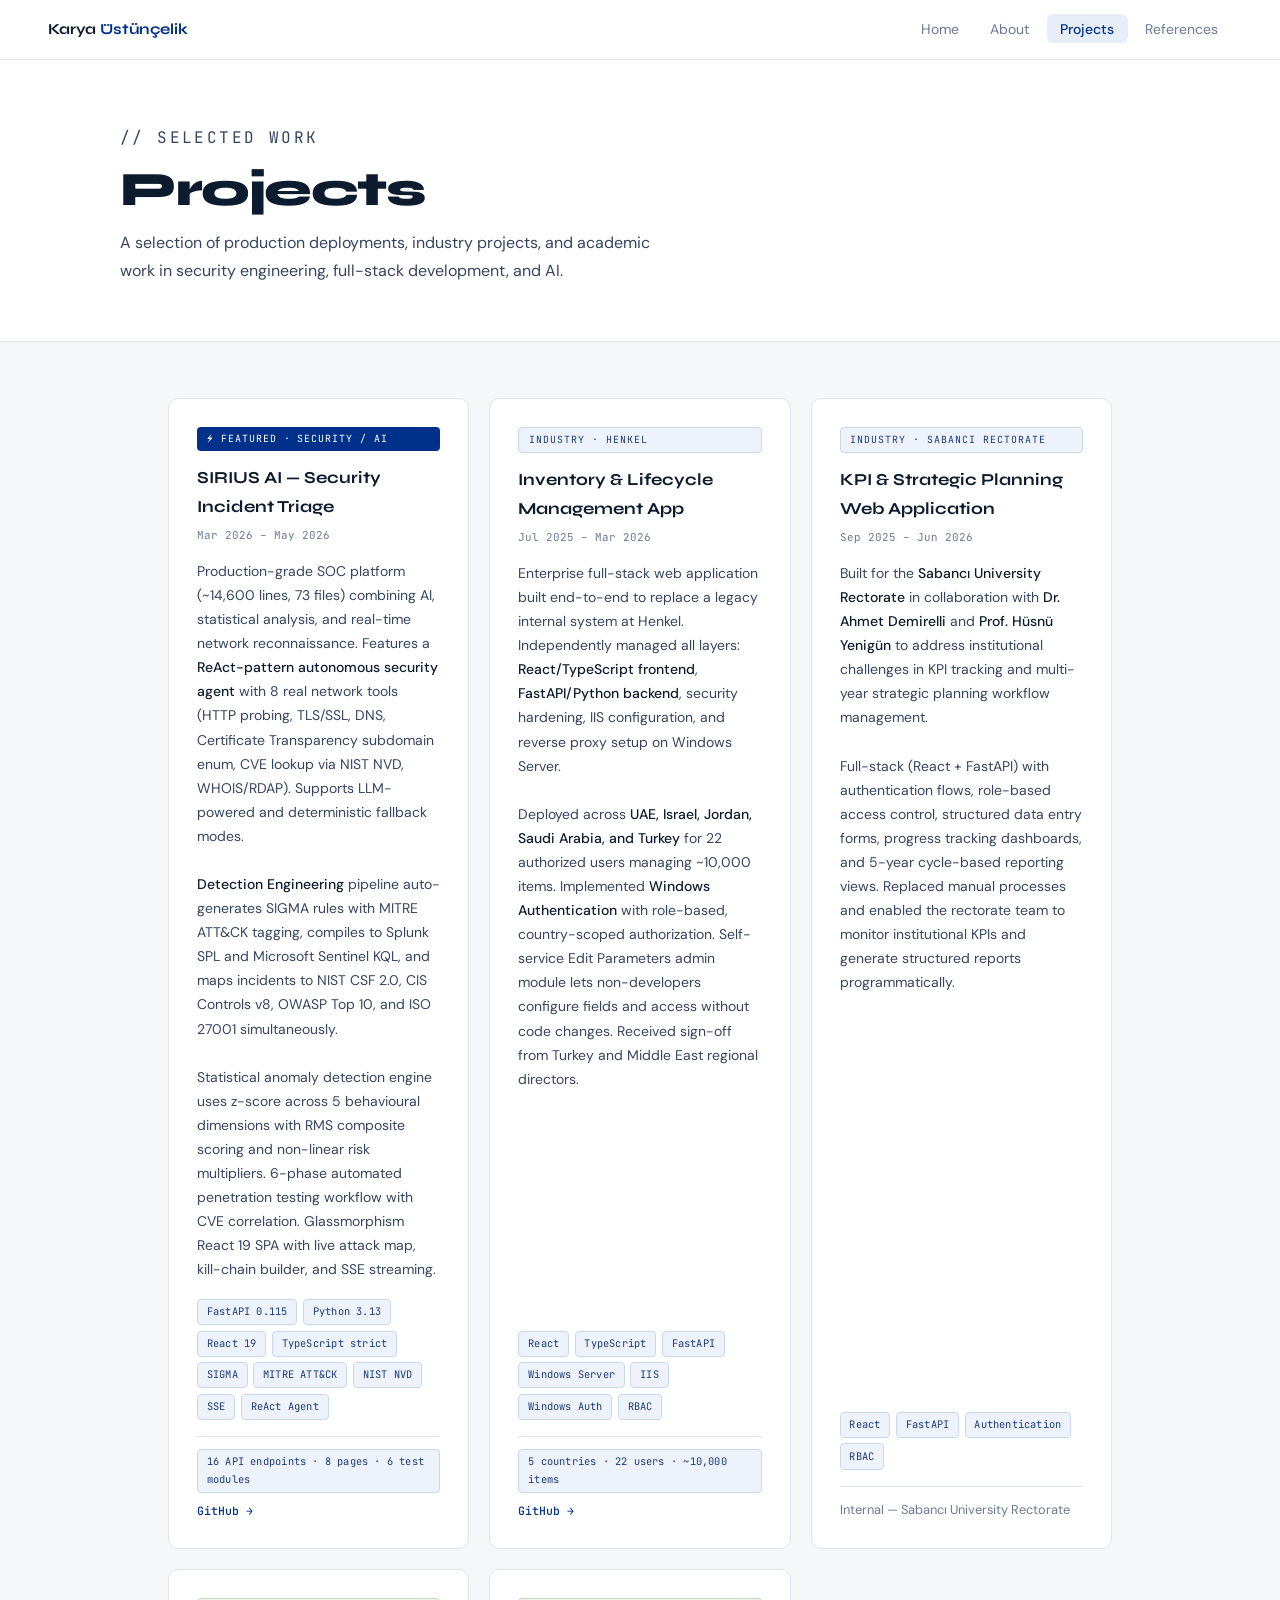
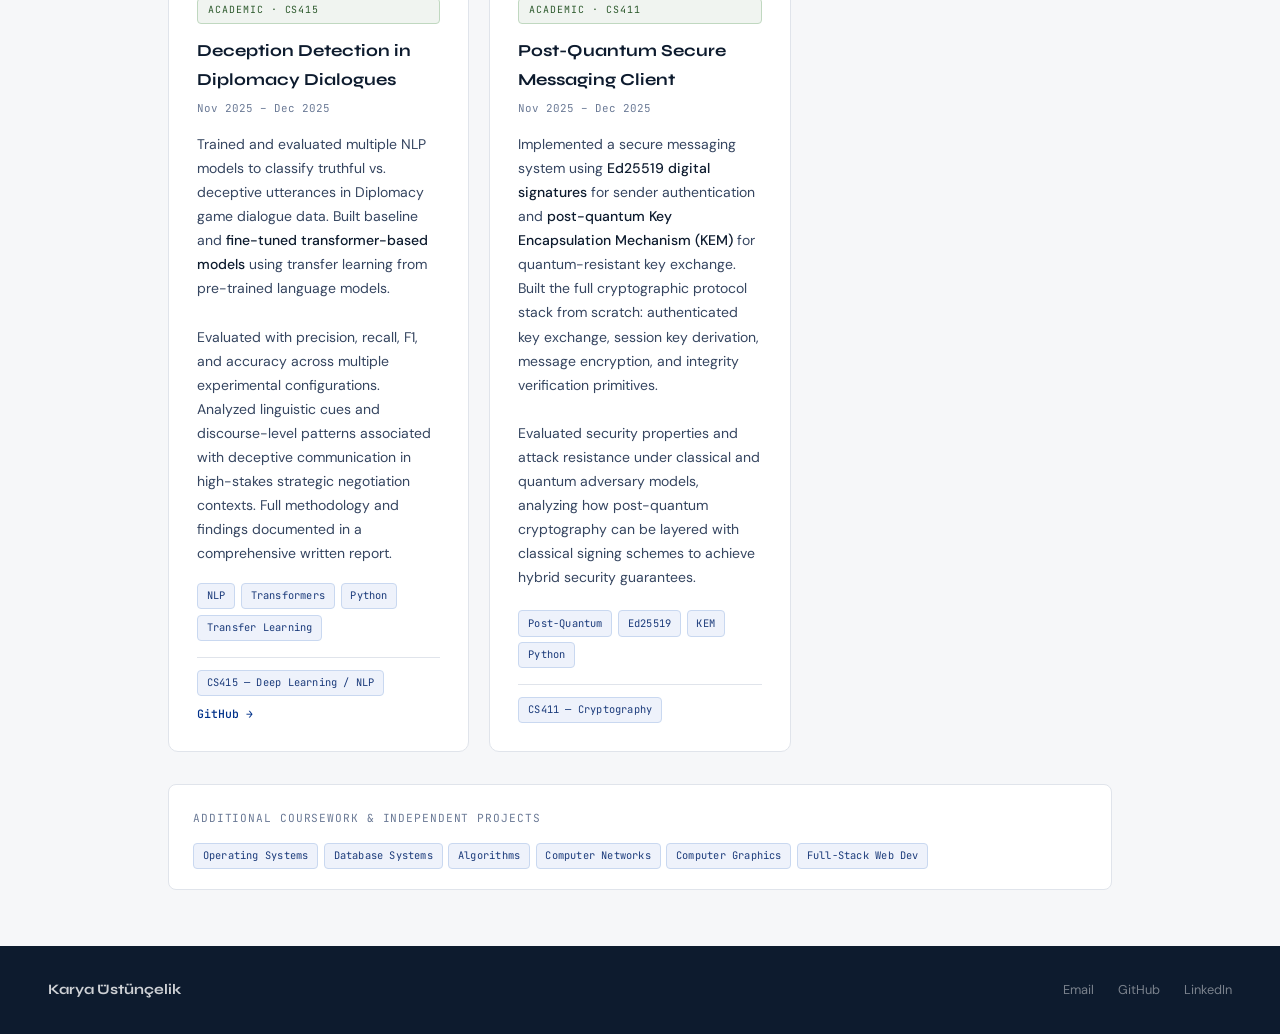
==== projects.html @ 6b74f3bf "Add files via upload" ====
<!DOCTYPE html>
<html lang="en">
<head>
<meta charset="UTF-8"/>
<meta name="viewport" content="width=device-width, initial-scale=1.0"/>
<title>Projects — Karya Üstünçelik</title>
<link rel="stylesheet" href="style.css"/>
<style>
.project-card {
  background: var(--white);
  border: 1px solid var(--border);
  border-radius: 10px;
  padding: 1.75rem;
  transition: box-shadow 0.2s, border-color 0.2s;
  display: flex; flex-direction: column;
}
.project-card:hover { border-color: #b8c9e8; box-shadow: 0 4px 20px rgba(0,49,138,0.08); }
.project-badge {
  display: inline-block;
  font-family: var(--f-mono);
  font-size: 0.62rem; letter-spacing: 0.1em;
  text-transform: uppercase;
  padding: 0.2rem 0.6rem; border-radius: 4px;
  margin-bottom: 0.85rem;
}
.badge-featured { background: var(--blue); color: #fff; }
.badge-industry { background: var(--tag-bg); color: var(--tag-text); border: 1px solid #c9d8f0; }
.badge-course   { background: #f0f4f0; color: #2d5a2d; border: 1px solid #c0d8c0; }
.project-title {
  font-family: var(--f-display);
  font-size: 1.05rem; font-weight: 700;
  color: var(--ink); margin-bottom: 0.3rem;
}
.project-date {
  font-family: var(--f-mono);
  font-size: 0.68rem; color: var(--muted);
  margin-bottom: 0.9rem;
}
.project-desc {
  font-size: 0.875rem; color: var(--ink-mid);
  line-height: 1.72; flex: 1; margin-bottom: 1.1rem;
}
.project-desc strong { color: var(--ink); font-weight: 500; }
.project-footer { display: flex; align-items: center; justify-content: space-between; margin-top: auto; padding-top: 0.75rem; border-top: 1px solid var(--border); flex-wrap: wrap; gap: 0.5rem; }
</style>
</head>
<body>

<nav>
  <a href="index.html" class="nav-brand">Karya <em>Üstünçelik</em></a>
  <ul class="nav-links">
    <li><a href="index.html">Home</a></li>
    <li><a href="about.html">About</a></li>
    <li><a href="projects.html" class="active">Projects</a></li>
    <li><a href="references.html">References</a></li>
  </ul>
</nav>

<div class="page-hero">
  <div class="page-hero-inner">
    <p class="eyebrow">// selected work</p>
    <h1>Projects</h1>
    <p>A selection of production deployments, industry projects, and academic work in security engineering, full-stack development, and AI.</p>
  </div>
</div>

<div style="padding: 3.5rem 0; background: var(--bg);">
<div class="container">

  <div class="grid-auto">

    <!-- SIRIUS AI -->
    <div class="project-card">
      <span class="project-badge badge-featured">⚡ Featured · Security / AI</span>
      <div class="project-title">SIRIUS AI — Security Incident Triage</div>
      <div class="project-date">Mar 2026 – May 2026</div>
      <p class="project-desc">
        Production-grade SOC platform (~14,600 lines, 73 files) combining AI, statistical analysis,
        and real-time network reconnaissance. Features a <strong>ReAct-pattern autonomous security agent</strong>
        with 8 real network tools (HTTP probing, TLS/SSL, DNS, Certificate Transparency subdomain enum,
        CVE lookup via NIST NVD, WHOIS/RDAP). Supports LLM-powered and deterministic fallback modes.<br/><br/>
        <strong>Detection Engineering</strong> pipeline auto-generates SIGMA rules with MITRE ATT&amp;CK tagging,
        compiles to Splunk SPL and Microsoft Sentinel KQL, and maps incidents to NIST CSF 2.0, CIS Controls v8,
        OWASP Top 10, and ISO 27001 simultaneously.<br/><br/>
        Statistical anomaly detection engine uses z-score across 5 behavioural dimensions with RMS composite
        scoring and non-linear risk multipliers. 6-phase automated penetration testing workflow with CVE correlation.
        Glassmorphism React 19 SPA with live attack map, kill-chain builder, and SSE streaming.
      </p>
      <div class="card-tags">
        <span class="tag">FastAPI 0.115</span><span class="tag">Python 3.13</span>
        <span class="tag">React 19</span><span class="tag">TypeScript strict</span>
        <span class="tag">SIGMA</span><span class="tag">MITRE ATT&amp;CK</span>
        <span class="tag">NIST NVD</span><span class="tag">SSE</span>
        <span class="tag">ReAct Agent</span>
      </div>
      <div class="project-footer">
        <span class="tag">16 API endpoints · 8 pages · 6 test modules</span>
        <a href="https://github.com/Karyaustuncelik/AI-Powered-Security-Incident-Triage-Assistant" class="link" target="_blank">GitHub →</a>
      </div>
    </div>

    <!-- Inventory App -->
    <div class="project-card">
      <span class="project-badge badge-industry">Industry · Henkel</span>
      <div class="project-title">Inventory &amp; Lifecycle Management App</div>
      <div class="project-date">Jul 2025 – Mar 2026</div>
      <p class="project-desc">
        Enterprise full-stack web application built end-to-end to replace a legacy internal system at Henkel.
        Independently managed all layers: <strong>React/TypeScript frontend</strong>,
        <strong>FastAPI/Python backend</strong>, security hardening, IIS configuration, and reverse proxy setup
        on Windows Server.<br/><br/>
        Deployed across <strong>UAE, Israel, Jordan, Saudi Arabia, and Turkey</strong> for 22 authorized users
        managing ~10,000 items. Implemented <strong>Windows Authentication</strong> with role-based,
        country-scoped authorization. Self-service Edit Parameters admin module lets non-developers configure
        fields and access without code changes. Received sign-off from Turkey and Middle East regional directors.
      </p>
      <div class="card-tags">
        <span class="tag">React</span><span class="tag">TypeScript</span>
        <span class="tag">FastAPI</span><span class="tag">Windows Server</span>
        <span class="tag">IIS</span><span class="tag">Windows Auth</span>
        <span class="tag">RBAC</span>
      </div>
      <div class="project-footer">
        <span class="tag">5 countries · 22 users · ~10,000 items</span>
        <a href="https://github.com/Karyaustuncelik/enterprise-inventory-portal" class="link" target="_blank">GitHub →</a>
      </div>
    </div>

    <!-- KPI -->
    <div class="project-card">
      <span class="project-badge badge-industry">Industry · Sabancı Rectorate</span>
      <div class="project-title">KPI &amp; Strategic Planning Web Application</div>
      <div class="project-date">Sep 2025 – Jun 2026</div>
      <p class="project-desc">
        Built for the <strong>Sabancı University Rectorate</strong> in collaboration with
        <strong>Dr. Ahmet Demirelli</strong> and <strong>Prof. Hüsnü Yenigün</strong> to address
        institutional challenges in KPI tracking and multi-year strategic planning workflow management.<br/><br/>
        Full-stack (React + FastAPI) with authentication flows, role-based access control, structured
        data entry forms, progress tracking dashboards, and 5-year cycle-based reporting views.
        Replaced manual processes and enabled the rectorate team to monitor institutional KPIs and
        generate structured reports programmatically.
      </p>
      <div class="card-tags">
        <span class="tag">React</span><span class="tag">FastAPI</span>
        <span class="tag">Authentication</span><span class="tag">RBAC</span>
      </div>
      <div class="project-footer">
        <span style="font-size:0.8rem;color:var(--muted);">Internal — Sabancı University Rectorate</span>
      </div>
    </div>

    <!-- Deception Detection -->
    <div class="project-card">
      <span class="project-badge badge-course">Academic · CS415</span>
      <div class="project-title">Deception Detection in Diplomacy Dialogues</div>
      <div class="project-date">Nov 2025 – Dec 2025</div>
      <p class="project-desc">
        Trained and evaluated multiple NLP models to classify truthful vs. deceptive utterances in
        Diplomacy game dialogue data. Built baseline and <strong>fine-tuned transformer-based models</strong>
        using transfer learning from pre-trained language models.<br/><br/>
        Evaluated with precision, recall, F1, and accuracy across multiple experimental configurations.
        Analyzed linguistic cues and discourse-level patterns associated with deceptive communication
        in high-stakes strategic negotiation contexts. Full methodology and findings documented in a
        comprehensive written report.
      </p>
      <div class="card-tags">
        <span class="tag">NLP</span><span class="tag">Transformers</span>
        <span class="tag">Python</span><span class="tag">Transfer Learning</span>
      </div>
      <div class="project-footer">
        <span class="tag">CS415 — Deep Learning / NLP</span>
        <a href="https://github.com/Karyaustuncelik/cs415-diplomacy-deception-detection" class="link" target="_blank">GitHub →</a>
      </div>
    </div>

    <!-- Post-Quantum -->
    <div class="project-card">
      <span class="project-badge badge-course">Academic · CS411</span>
      <div class="project-title">Post-Quantum Secure Messaging Client</div>
      <div class="project-date">Nov 2025 – Dec 2025</div>
      <p class="project-desc">
        Implemented a secure messaging system using <strong>Ed25519 digital signatures</strong> for
        sender authentication and <strong>post-quantum Key Encapsulation Mechanism (KEM)</strong> for
        quantum-resistant key exchange. Built the full cryptographic protocol stack from scratch:
        authenticated key exchange, session key derivation, message encryption, and integrity
        verification primitives.<br/><br/>
        Evaluated security properties and attack resistance under classical and quantum adversary models,
        analyzing how post-quantum cryptography can be layered with classical signing schemes to achieve
        hybrid security guarantees.
      </p>
      <div class="card-tags">
        <span class="tag">Post-Quantum</span><span class="tag">Ed25519</span>
        <span class="tag">KEM</span><span class="tag">Python</span>
      </div>
      <div class="project-footer">
        <span class="tag">CS411 — Cryptography</span>
      </div>
    </div>

  </div>

  <!-- Additional -->
  <div style="margin-top:2rem;padding:1.25rem 1.5rem;background:var(--white);border:1px solid var(--border);border-radius:8px;">
    <span style="font-family:var(--f-mono);font-size:0.7rem;color:var(--muted);letter-spacing:0.08em;text-transform:uppercase;">Additional coursework &amp; independent projects</span>
    <div class="card-tags" style="margin-top:0.75rem;margin-bottom:0;">
      <span class="tag">Operating Systems</span>
      <span class="tag">Database Systems</span>
      <span class="tag">Algorithms</span>
      <span class="tag">Computer Networks</span>
      <span class="tag">Computer Graphics</span>
      <span class="tag">Full-Stack Web Dev</span>
    </div>
  </div>

</div>
</div>

<footer>
  <span class="footer-name">Karya Üstünçelik</span>
  <div class="footer-links">
    <a href="mailto:karya.ustuncelik@sabanciuniv.edu">Email</a>
    <a href="https://github.com/Karyaustuncelik" target="_blank">GitHub</a>
    <a href="https://www.linkedin.com/in/karya-ustuncelik-a9627a252" target="_blank">LinkedIn</a>
  </div>
</footer>

</body>
</html>
---- style.css ----
@import url('https://fonts.googleapis.com/css2?family=Syne:wght@400;600;700;800&family=JetBrains+Mono:wght@400;500&family=DM+Sans:ital,wght@0,300;0,400;0,500;1,400&display=swap');

:root {
  --white:   #ffffff;
  --bg:      #f6f7f9;
  --surface: #ffffff;
  --border:  #e0e4eb;
  --blue:    #00318A;
  --blue-mid:#0047b3;
  --blue-lt: #e8eef8;
  --ink:     #0d1b2e;
  --ink-mid: #354560;
  --muted:   #6b7a96;
  --tag-bg:  #eef2fb;
  --tag-text:#1a3a7a;
  --f-display:'Syne',sans-serif;
  --f-mono:  'JetBrains Mono',monospace;
  --f-body:  'DM Sans',sans-serif;
}

*, *::before, *::after { box-sizing: border-box; margin: 0; padding: 0; }
html { scroll-behavior: smooth; }

body {
  background: var(--bg);
  color: var(--ink);
  font-family: var(--f-body);
  font-size: 15px;
  line-height: 1.7;
  -webkit-font-smoothing: antialiased;
}

/* ── NAV ── */
nav {
  position: sticky; top: 0; z-index: 100;
  background: rgba(255,255,255,0.95);
  border-bottom: 1px solid var(--border);
  backdrop-filter: blur(10px);
  display: flex; align-items: center; justify-content: space-between;
  padding: 0 3rem;
  height: 60px;
}
.nav-brand {
  font-family: var(--f-display);
  font-weight: 700; font-size: 0.95rem;
  color: var(--ink); text-decoration: none;
  letter-spacing: -0.01em;
}
.nav-brand em { color: var(--blue); font-style: normal; }
.nav-links { display: flex; gap: 0.25rem; list-style: none; }
.nav-links a {
  font-family: var(--f-body);
  font-size: 0.875rem; font-weight: 400;
  color: var(--muted); text-decoration: none;
  padding: 0.35rem 0.85rem;
  border-radius: 6px;
  transition: background 0.15s, color 0.15s;
}
.nav-links a:hover { background: var(--bg); color: var(--ink); }
.nav-links a.active { background: var(--blue-lt); color: var(--blue); font-weight: 500; }

/* ── CONTAINER ── */
.container { max-width: 1040px; margin: 0 auto; padding: 0 3rem; }
.container-sm { max-width: 760px; margin: 0 auto; padding: 0 3rem; }

/* ── PAGE HERO ── */
.page-hero {
  background: var(--white);
  border-bottom: 1px solid var(--border);
  padding: 4rem 3rem 3.5rem;
  max-width: 100%;
}
.page-hero-inner { max-width: 1040px; margin: 0 auto; }
.eyebrow {
  font-family: var(--f-mono);
  font-size: 0.72rem; color: var(--blue);
  letter-spacing: 0.15em; text-transform: uppercase;
  margin-bottom: 0.75rem;
}
.page-hero h1 {
  font-family: var(--f-display);
  font-size: clamp(2rem, 4vw, 3rem);
  font-weight: 800; letter-spacing: -0.03em;
  line-height: 1.08; color: var(--ink);
  margin-bottom: 0.85rem;
}
.page-hero p {
  font-size: 1rem; color: var(--ink-mid);
  max-width: 540px; line-height: 1.75;
}

/* ── SECTION ── */
.section { padding: 4rem 0; }
.section + .section { border-top: 1px solid var(--border); }
.section-label {
  font-family: var(--f-mono);
  font-size: 0.7rem; color: var(--blue);
  letter-spacing: 0.12em; text-transform: uppercase;
  margin-bottom: 0.5rem;
}
.section-title {
  font-family: var(--f-display);
  font-size: clamp(1.4rem, 3vw, 1.9rem);
  font-weight: 800; letter-spacing: -0.025em;
  color: var(--ink); margin-bottom: 2rem;
}

/* ── CARDS ── */
.card {
  background: var(--white);
  border: 1px solid var(--border);
  border-radius: 10px;
  padding: 1.5rem 1.75rem;
  transition: box-shadow 0.2s, border-color 0.2s;
}
.card:hover {
  border-color: #b8c9e8;
  box-shadow: 0 4px 16px rgba(0,49,138,0.07);
}
.card-top {
  display: flex; align-items: flex-start;
  justify-content: space-between; gap: 1rem;
  margin-bottom: 0.6rem;
}
.card-title {
  font-family: var(--f-display);
  font-size: 0.95rem; font-weight: 700;
  color: var(--ink); line-height: 1.3;
}
.card-date {
  font-family: var(--f-mono);
  font-size: 0.68rem; color: var(--muted);
  white-space: nowrap; flex-shrink: 0;
}
.card-desc {
  font-size: 0.875rem; color: var(--ink-mid);
  line-height: 1.7; margin-bottom: 1rem;
}
.card-tags { display: flex; flex-wrap: wrap; gap: 0.35rem; margin-bottom: 1rem; }
.tag {
  font-family: var(--f-mono);
  font-size: 0.65rem; padding: 0.2rem 0.55rem;
  background: var(--tag-bg); color: var(--tag-text);
  border: 1px solid #c9d8f0; border-radius: 4px;
  letter-spacing: 0.02em;
}
.tag.dark { background: var(--ink); color: #e2e8f0; border-color: var(--ink); }
.link {
  font-family: var(--f-mono);
  font-size: 0.72rem; color: var(--blue);
  text-decoration: none; font-weight: 500;
}
.link:hover { text-decoration: underline; }

/* ── BUTTONS ── */
.btn {
  display: inline-flex; align-items: center; gap: 0.5rem;
  padding: 0.65rem 1.5rem;
  border-radius: 7px;
  font-family: var(--f-body);
  font-size: 0.875rem; font-weight: 500;
  text-decoration: none; cursor: pointer;
  transition: all 0.18s;
  border: 1.5px solid transparent;
}
.btn-primary { background: var(--blue); color: #fff; border-color: var(--blue); }
.btn-primary:hover { background: #00277a; border-color: #00277a; }
.btn-outline { background: transparent; color: var(--blue); border-color: var(--blue); }
.btn-outline:hover { background: var(--blue-lt); }

/* ── GRID ── */
.grid-2 { display: grid; grid-template-columns: 1fr 1fr; gap: 1.25rem; }
.grid-3 { display: grid; grid-template-columns: repeat(3, 1fr); gap: 1.25rem; }
.grid-auto { display: grid; grid-template-columns: repeat(auto-fill, minmax(300px, 1fr)); gap: 1.25rem; }

/* ── STAT ── */
.stat-grid { display: grid; grid-template-columns: repeat(4, 1fr); gap: 1rem; margin-bottom: 2rem; }
.stat {
  background: var(--white);
  border: 1px solid var(--border);
  border-radius: 10px; padding: 1.25rem 1.4rem;
  text-align: center;
}
.stat-num {
  font-family: var(--f-display);
  font-size: 2rem; font-weight: 800;
  color: var(--blue); line-height: 1; margin-bottom: 0.3rem;
}
.stat-label {
  font-family: var(--f-mono);
  font-size: 0.68rem; color: var(--muted);
  letter-spacing: 0.04em;
}

/* ── FOOTER ── */
footer {
  background: var(--ink);
  color: rgba(255,255,255,0.55);
  padding: 2rem 3rem;
  display: flex; align-items: center;
  justify-content: space-between; flex-wrap: wrap; gap: 1rem;
}
.footer-name {
  font-family: var(--f-display);
  font-weight: 700; font-size: 0.9rem;
  color: rgba(255,255,255,0.8);
}
.footer-links { display: flex; gap: 1.5rem; }
.footer-links a {
  font-size: 0.8rem; color: rgba(255,255,255,0.45);
  text-decoration: none; transition: color 0.2s;
}
.footer-links a:hover { color: #fff; }

/* ── DIVIDER ── */
hr { border: none; border-top: 1px solid var(--border); margin: 0; }

/* ── RESPONSIVE ── */
@media (max-width: 768px) {
  nav { padding: 0 1.25rem; }
  .container, .container-sm { padding: 0 1.25rem; }
  .page-hero { padding: 2.5rem 1.25rem 2rem; }
  .grid-2, .grid-3, .stat-grid { grid-template-columns: 1fr; }
  footer { padding: 1.5rem 1.25rem; }
}
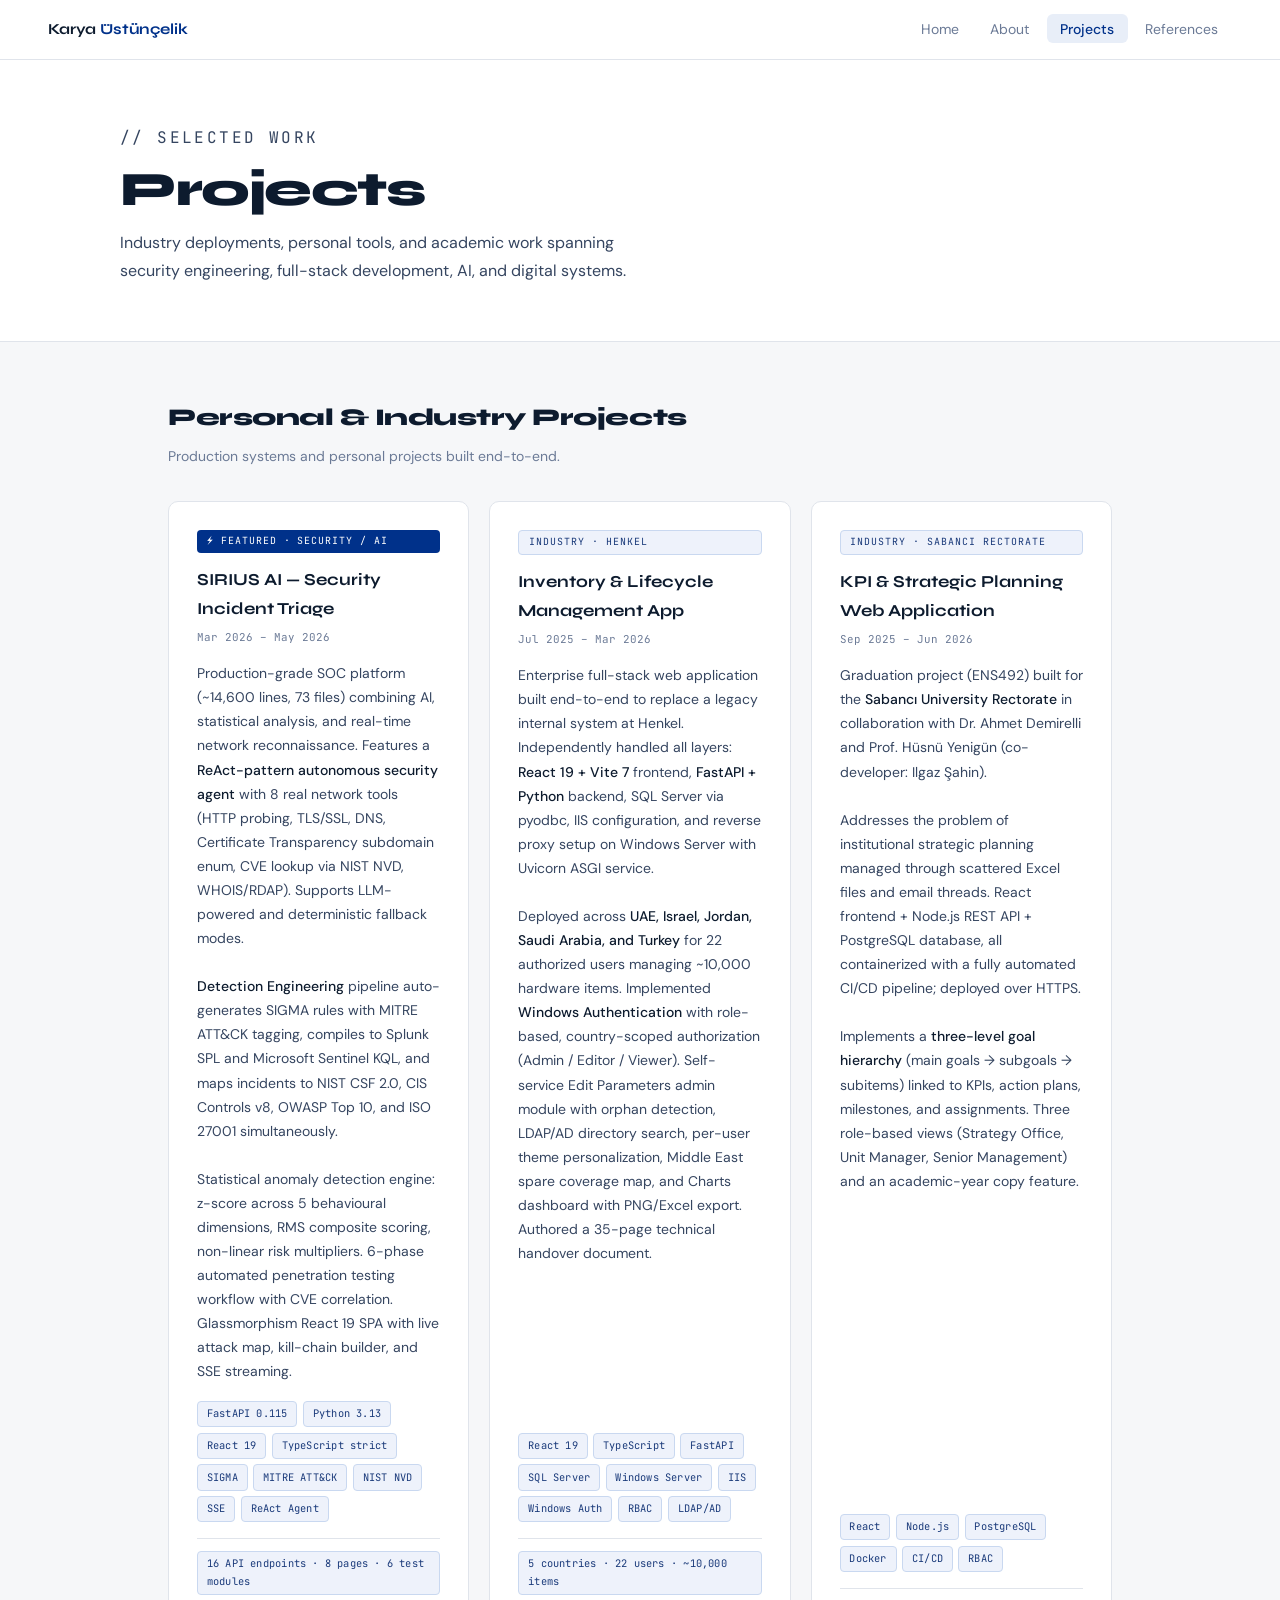
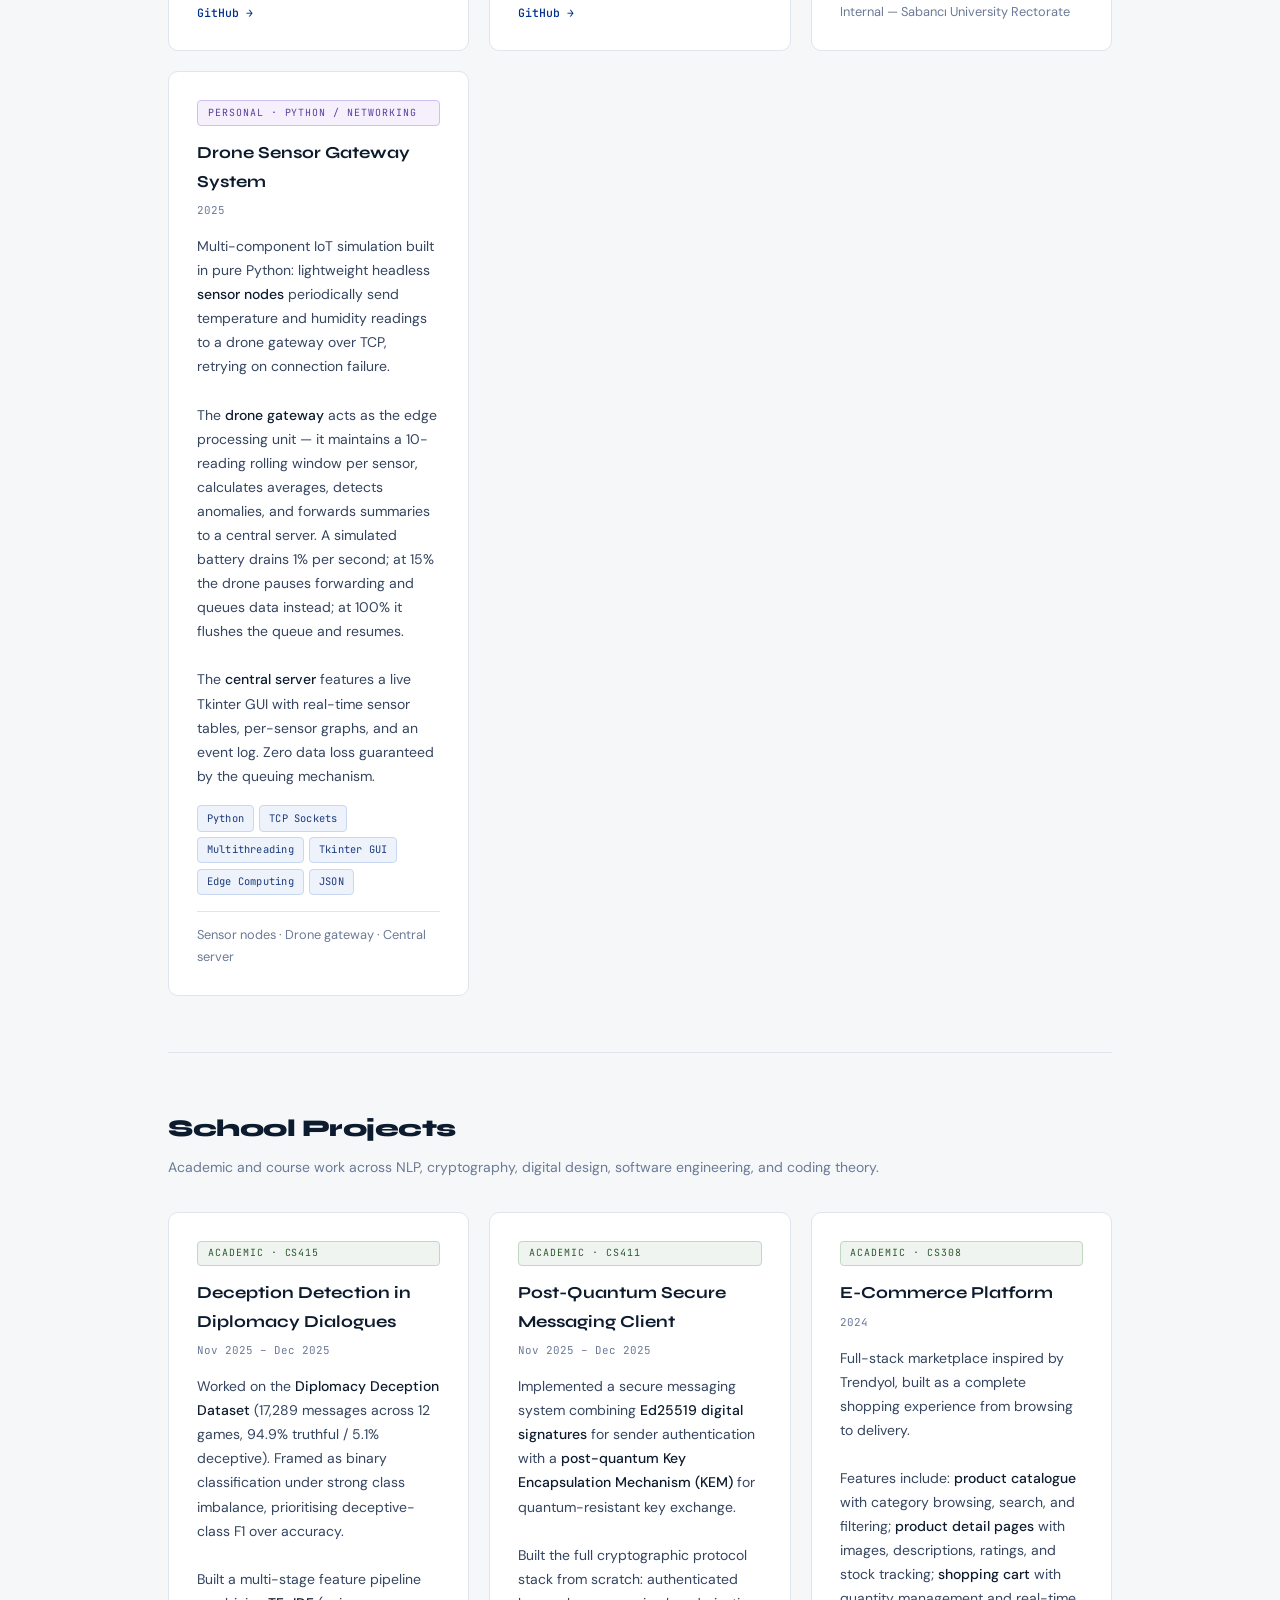
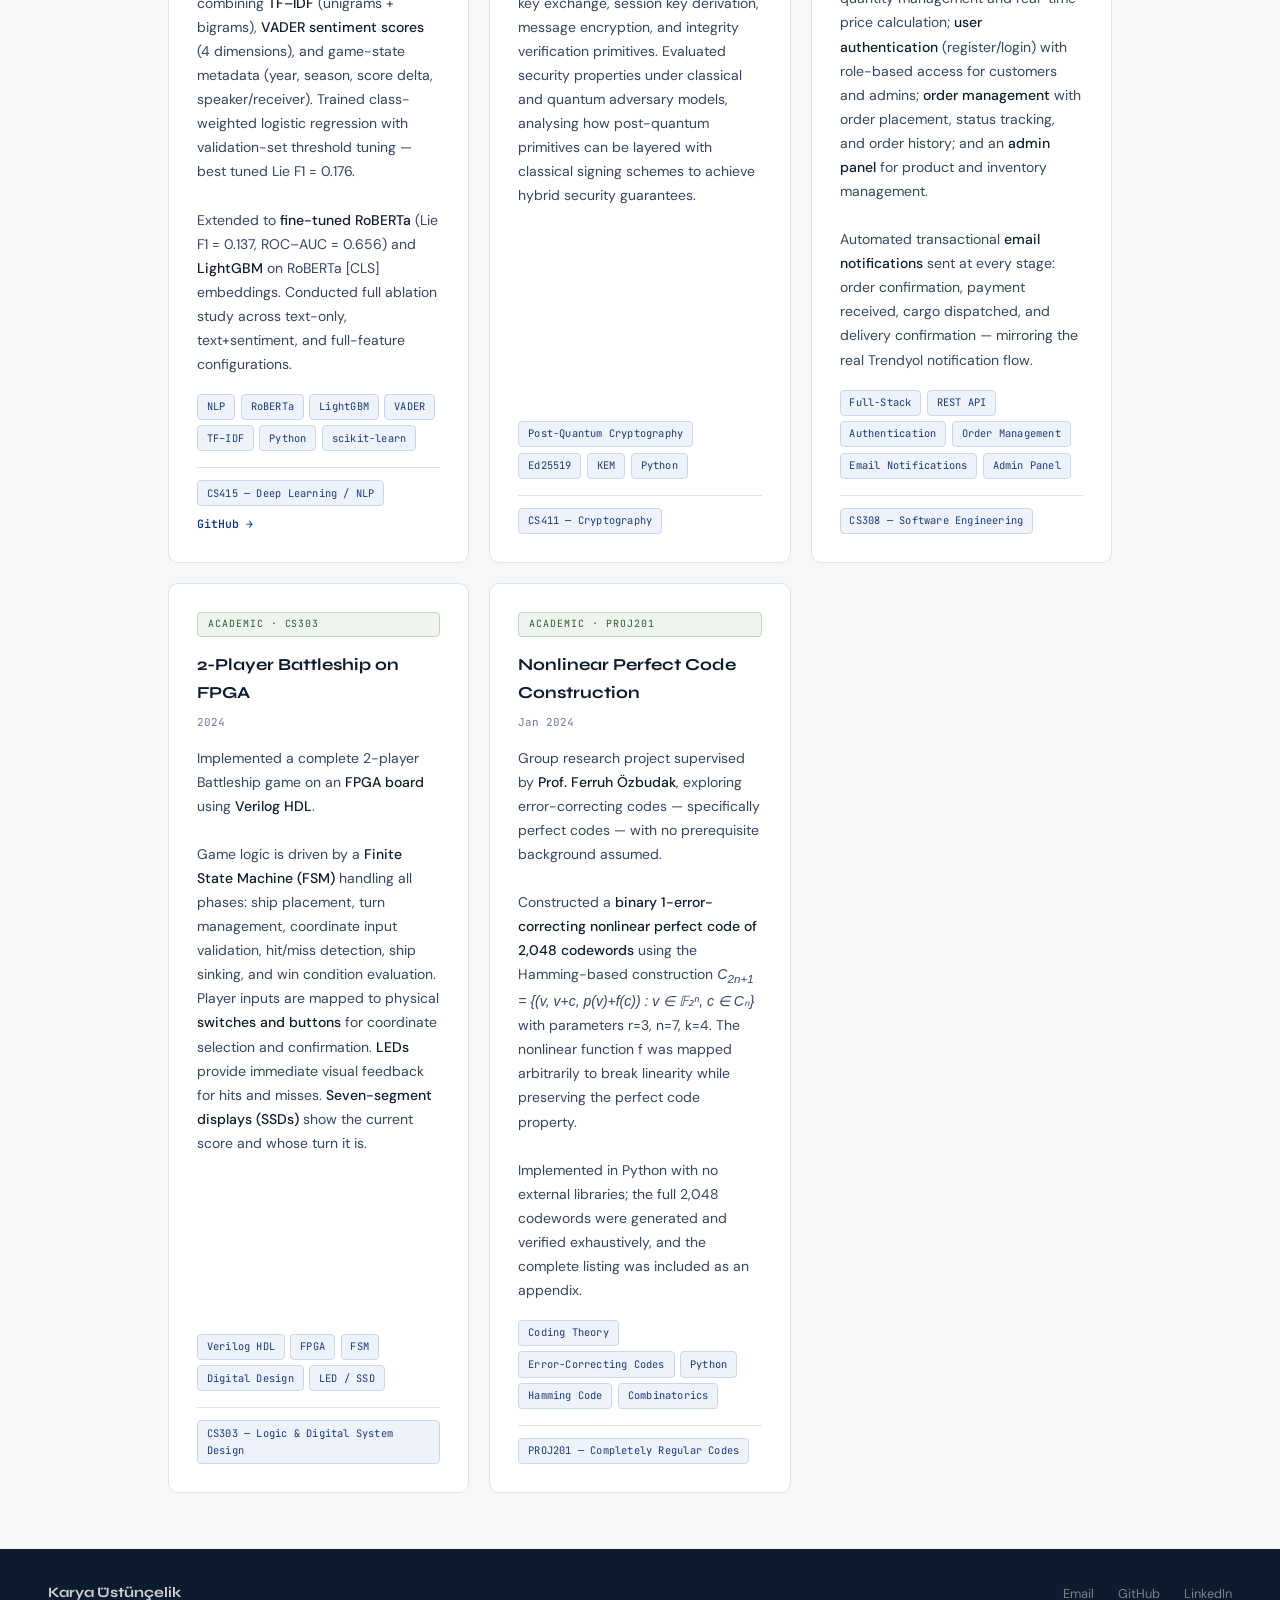
==== commit 89094815: "Add files via upload" ====
--- a/projects.html
+++ b/projects.html
@@ -26,6 +26,7 @@
 .badge-featured { background: var(--blue); color: #fff; }
 .badge-industry { background: var(--tag-bg); color: var(--tag-text); border: 1px solid #c9d8f0; }
 .badge-course   { background: #f0f4f0; color: #2d5a2d; border: 1px solid #c0d8c0; }
+.badge-personal { background: #f5f0fb; color: #5b3fa0; border: 1px solid #d0c0f0; }
 .project-title {
   font-family: var(--f-display);
   font-size: 1.05rem; font-weight: 700;
@@ -41,7 +42,26 @@
   line-height: 1.72; flex: 1; margin-bottom: 1.1rem;
 }
 .project-desc strong { color: var(--ink); font-weight: 500; }
-.project-footer { display: flex; align-items: center; justify-content: space-between; margin-top: auto; padding-top: 0.75rem; border-top: 1px solid var(--border); flex-wrap: wrap; gap: 0.5rem; }
+.project-footer {
+  display: flex; align-items: center; justify-content: space-between;
+  margin-top: auto; padding-top: 0.75rem;
+  border-top: 1px solid var(--border); flex-wrap: wrap; gap: 0.5rem;
+}
+.section-group-label {
+  font-family: var(--f-display);
+  font-size: 1.5rem; font-weight: 800;
+  letter-spacing: -0.02em;
+  color: var(--ink);
+  margin-bottom: 0.35rem;
+}
+.section-group-sub {
+  font-size: 0.875rem; color: var(--muted);
+  margin-bottom: 2rem;
+}
+.section-divider-line {
+  border: none; border-top: 1px solid var(--border);
+  margin: 3.5rem 0;
+}
 </style>
 </head>
 <body>
@@ -60,12 +80,16 @@
   <div class="page-hero-inner">
     <p class="eyebrow">// selected work</p>
     <h1>Projects</h1>
-    <p>A selection of production deployments, industry projects, and academic work in security engineering, full-stack development, and AI.</p>
+    <p>Industry deployments, personal tools, and academic work spanning security engineering, full-stack development, AI, and digital systems.</p>
   </div>
 </div>
 
 <div style="padding: 3.5rem 0; background: var(--bg);">
 <div class="container">
+
+  <!-- ══ PERSONAL & INDUSTRY PROJECTS ══ -->
+  <div class="section-group-label">Personal &amp; Industry Projects</div>
+  <p class="section-group-sub">Production systems and personal projects built end-to-end.</p>
 
   <div class="grid-auto">
 
@@ -82,9 +106,9 @@
         <strong>Detection Engineering</strong> pipeline auto-generates SIGMA rules with MITRE ATT&amp;CK tagging,
         compiles to Splunk SPL and Microsoft Sentinel KQL, and maps incidents to NIST CSF 2.0, CIS Controls v8,
         OWASP Top 10, and ISO 27001 simultaneously.<br/><br/>
-        Statistical anomaly detection engine uses z-score across 5 behavioural dimensions with RMS composite
-        scoring and non-linear risk multipliers. 6-phase automated penetration testing workflow with CVE correlation.
-        Glassmorphism React 19 SPA with live attack map, kill-chain builder, and SSE streaming.
+        Statistical anomaly detection engine: z-score across 5 behavioural dimensions, RMS composite
+        scoring, non-linear risk multipliers. 6-phase automated penetration testing workflow with CVE
+        correlation. Glassmorphism React 19 SPA with live attack map, kill-chain builder, and SSE streaming.
       </p>
       <div class="card-tags">
         <span class="tag">FastAPI 0.115</span><span class="tag">Python 3.13</span>
@@ -106,19 +130,20 @@
       <div class="project-date">Jul 2025 – Mar 2026</div>
       <p class="project-desc">
         Enterprise full-stack web application built end-to-end to replace a legacy internal system at Henkel.
-        Independently managed all layers: <strong>React/TypeScript frontend</strong>,
-        <strong>FastAPI/Python backend</strong>, security hardening, IIS configuration, and reverse proxy setup
-        on Windows Server.<br/><br/>
+        Independently handled all layers: <strong>React 19 + Vite 7</strong> frontend,
+        <strong>FastAPI + Python</strong> backend, SQL Server via pyodbc, IIS configuration,
+        and reverse proxy setup on Windows Server with Uvicorn ASGI service.<br/><br/>
         Deployed across <strong>UAE, Israel, Jordan, Saudi Arabia, and Turkey</strong> for 22 authorized users
-        managing ~10,000 items. Implemented <strong>Windows Authentication</strong> with role-based,
-        country-scoped authorization. Self-service Edit Parameters admin module lets non-developers configure
-        fields and access without code changes. Received sign-off from Turkey and Middle East regional directors.
-      </p>
-      <div class="card-tags">
-        <span class="tag">React</span><span class="tag">TypeScript</span>
-        <span class="tag">FastAPI</span><span class="tag">Windows Server</span>
-        <span class="tag">IIS</span><span class="tag">Windows Auth</span>
-        <span class="tag">RBAC</span>
+        managing ~10,000 hardware items. Implemented <strong>Windows Authentication</strong> with role-based,
+        country-scoped authorization (Admin / Editor / Viewer). Self-service Edit Parameters admin module
+        with orphan detection, LDAP/AD directory search, per-user theme personalization, Middle East spare
+        coverage map, and Charts dashboard with PNG/Excel export. Authored a 35-page technical handover document.
+      </p>
+      <div class="card-tags">
+        <span class="tag">React 19</span><span class="tag">TypeScript</span>
+        <span class="tag">FastAPI</span><span class="tag">SQL Server</span>
+        <span class="tag">Windows Server</span><span class="tag">IIS</span>
+        <span class="tag">Windows Auth</span><span class="tag">RBAC</span><span class="tag">LDAP/AD</span>
       </div>
       <div class="project-footer">
         <span class="tag">5 countries · 22 users · ~10,000 items</span>
@@ -132,22 +157,60 @@
       <div class="project-title">KPI &amp; Strategic Planning Web Application</div>
       <div class="project-date">Sep 2025 – Jun 2026</div>
       <p class="project-desc">
-        Built for the <strong>Sabancı University Rectorate</strong> in collaboration with
-        <strong>Dr. Ahmet Demirelli</strong> and <strong>Prof. Hüsnü Yenigün</strong> to address
-        institutional challenges in KPI tracking and multi-year strategic planning workflow management.<br/><br/>
-        Full-stack (React + FastAPI) with authentication flows, role-based access control, structured
-        data entry forms, progress tracking dashboards, and 5-year cycle-based reporting views.
-        Replaced manual processes and enabled the rectorate team to monitor institutional KPIs and
-        generate structured reports programmatically.
-      </p>
-      <div class="card-tags">
-        <span class="tag">React</span><span class="tag">FastAPI</span>
-        <span class="tag">Authentication</span><span class="tag">RBAC</span>
+        Graduation project (ENS492) built for the <strong>Sabancı University Rectorate</strong> in
+        collaboration with Dr. Ahmet Demirelli and Prof. Hüsnü Yenigün (co-developer: Ilgaz Şahin).<br/><br/>
+        Addresses the problem of institutional strategic planning managed through scattered Excel files
+        and email threads. React frontend + Node.js REST API + PostgreSQL database, all containerized
+        with a fully automated CI/CD pipeline; deployed over HTTPS.<br/><br/>
+        Implements a <strong>three-level goal hierarchy</strong> (main goals → subgoals → subitems)
+        linked to KPIs, action plans, milestones, and assignments. Three role-based views
+        (Strategy Office, Unit Manager, Senior Management) and an academic-year copy feature.
+      </p>
+      <div class="card-tags">
+        <span class="tag">React</span><span class="tag">Node.js</span>
+        <span class="tag">PostgreSQL</span><span class="tag">Docker</span>
+        <span class="tag">CI/CD</span><span class="tag">RBAC</span>
       </div>
       <div class="project-footer">
         <span style="font-size:0.8rem;color:var(--muted);">Internal — Sabancı University Rectorate</span>
       </div>
     </div>
+
+    <!-- Drone -->
+    <div class="project-card">
+      <span class="project-badge badge-personal">Personal · Python / Networking</span>
+      <div class="project-title">Drone Sensor Gateway System</div>
+      <div class="project-date">2025</div>
+      <p class="project-desc">
+        Multi-component IoT simulation built in pure Python: lightweight headless
+        <strong>sensor nodes</strong> periodically send temperature and humidity readings to a
+        drone gateway over TCP, retrying on connection failure.<br/><br/>
+        The <strong>drone gateway</strong> acts as the edge processing unit — it maintains a
+        10-reading rolling window per sensor, calculates averages, detects anomalies, and forwards
+        summaries to a central server. A simulated battery drains 1% per second; at 15% the drone
+        pauses forwarding and queues data instead; at 100% it flushes the queue and resumes.<br/><br/>
+        The <strong>central server</strong> features a live Tkinter GUI with real-time sensor tables,
+        per-sensor graphs, and an event log. Zero data loss guaranteed by the queuing mechanism.
+      </p>
+      <div class="card-tags">
+        <span class="tag">Python</span><span class="tag">TCP Sockets</span>
+        <span class="tag">Multithreading</span><span class="tag">Tkinter GUI</span>
+        <span class="tag">Edge Computing</span><span class="tag">JSON</span>
+      </div>
+      <div class="project-footer">
+        <span style="font-size:0.8rem;color:var(--muted);">Sensor nodes · Drone gateway · Central server</span>
+      </div>
+    </div>
+
+  </div>
+
+  <hr class="section-divider-line"/>
+
+  <!-- ══ SCHOOL PROJECTS ══ -->
+  <div class="section-group-label">School Projects</div>
+  <p class="section-group-sub">Academic and course work across NLP, cryptography, digital design, software engineering, and coding theory.</p>
+
+  <div class="grid-auto">
 
     <!-- Deception Detection -->
     <div class="project-card">
@@ -155,17 +218,22 @@
       <div class="project-title">Deception Detection in Diplomacy Dialogues</div>
       <div class="project-date">Nov 2025 – Dec 2025</div>
       <p class="project-desc">
-        Trained and evaluated multiple NLP models to classify truthful vs. deceptive utterances in
-        Diplomacy game dialogue data. Built baseline and <strong>fine-tuned transformer-based models</strong>
-        using transfer learning from pre-trained language models.<br/><br/>
-        Evaluated with precision, recall, F1, and accuracy across multiple experimental configurations.
-        Analyzed linguistic cues and discourse-level patterns associated with deceptive communication
-        in high-stakes strategic negotiation contexts. Full methodology and findings documented in a
-        comprehensive written report.
-      </p>
-      <div class="card-tags">
-        <span class="tag">NLP</span><span class="tag">Transformers</span>
-        <span class="tag">Python</span><span class="tag">Transfer Learning</span>
+        Worked on the <strong>Diplomacy Deception Dataset</strong> (17,289 messages across 12 games,
+        94.9% truthful / 5.1% deceptive). Framed as binary classification under strong class imbalance,
+        prioritising deceptive-class F1 over accuracy.<br/><br/>
+        Built a multi-stage feature pipeline combining <strong>TF–IDF</strong> (unigrams + bigrams),
+        <strong>VADER sentiment scores</strong> (4 dimensions), and game-state metadata (year, season,
+        score delta, speaker/receiver). Trained class-weighted logistic regression with validation-set
+        threshold tuning — best tuned Lie F1 = 0.176.<br/><br/>
+        Extended to <strong>fine-tuned RoBERTa</strong> (Lie F1 = 0.137, ROC–AUC = 0.656) and
+        <strong>LightGBM</strong> on RoBERTa [CLS] embeddings. Conducted full ablation study across
+        text-only, text+sentiment, and full-feature configurations.
+      </p>
+      <div class="card-tags">
+        <span class="tag">NLP</span><span class="tag">RoBERTa</span>
+        <span class="tag">LightGBM</span><span class="tag">VADER</span>
+        <span class="tag">TF–IDF</span><span class="tag">Python</span>
+        <span class="tag">scikit-learn</span>
       </div>
       <div class="project-footer">
         <span class="tag">CS415 — Deep Learning / NLP</span>
@@ -179,17 +247,17 @@
       <div class="project-title">Post-Quantum Secure Messaging Client</div>
       <div class="project-date">Nov 2025 – Dec 2025</div>
       <p class="project-desc">
-        Implemented a secure messaging system using <strong>Ed25519 digital signatures</strong> for
-        sender authentication and <strong>post-quantum Key Encapsulation Mechanism (KEM)</strong> for
-        quantum-resistant key exchange. Built the full cryptographic protocol stack from scratch:
-        authenticated key exchange, session key derivation, message encryption, and integrity
-        verification primitives.<br/><br/>
-        Evaluated security properties and attack resistance under classical and quantum adversary models,
-        analyzing how post-quantum cryptography can be layered with classical signing schemes to achieve
+        Implemented a secure messaging system combining <strong>Ed25519 digital signatures</strong>
+        for sender authentication with a <strong>post-quantum Key Encapsulation Mechanism (KEM)</strong>
+        for quantum-resistant key exchange.<br/><br/>
+        Built the full cryptographic protocol stack from scratch: authenticated key exchange,
+        session key derivation, message encryption, and integrity verification primitives.
+        Evaluated security properties under classical and quantum adversary models, analysing
+        how post-quantum primitives can be layered with classical signing schemes to achieve
         hybrid security guarantees.
       </p>
       <div class="card-tags">
-        <span class="tag">Post-Quantum</span><span class="tag">Ed25519</span>
+        <span class="tag">Post-Quantum Cryptography</span><span class="tag">Ed25519</span>
         <span class="tag">KEM</span><span class="tag">Python</span>
       </div>
       <div class="project-footer">
@@ -197,19 +265,86 @@
       </div>
     </div>
 
-  </div>
-
-  <!-- Additional -->
-  <div style="margin-top:2rem;padding:1.25rem 1.5rem;background:var(--white);border:1px solid var(--border);border-radius:8px;">
-    <span style="font-family:var(--f-mono);font-size:0.7rem;color:var(--muted);letter-spacing:0.08em;text-transform:uppercase;">Additional coursework &amp; independent projects</span>
-    <div class="card-tags" style="margin-top:0.75rem;margin-bottom:0;">
-      <span class="tag">Operating Systems</span>
-      <span class="tag">Database Systems</span>
-      <span class="tag">Algorithms</span>
-      <span class="tag">Computer Networks</span>
-      <span class="tag">Computer Graphics</span>
-      <span class="tag">Full-Stack Web Dev</span>
-    </div>
+    <!-- CS308 E-Commerce -->
+    <div class="project-card">
+      <span class="project-badge badge-course">Academic · CS308</span>
+      <div class="project-title">E-Commerce Platform</div>
+      <div class="project-date">2024</div>
+      <p class="project-desc">
+        Full-stack marketplace inspired by Trendyol, built as a complete shopping experience
+        from browsing to delivery.<br/><br/>
+        Features include: <strong>product catalogue</strong> with category browsing, search, and
+        filtering; <strong>product detail pages</strong> with images, descriptions, ratings, and
+        stock tracking; <strong>shopping cart</strong> with quantity management and real-time
+        price calculation; <strong>user authentication</strong> (register/login) with role-based
+        access for customers and admins; <strong>order management</strong> with order placement,
+        status tracking, and order history; and an <strong>admin panel</strong> for product and
+        inventory management.<br/><br/>
+        Automated transactional <strong>email notifications</strong> sent at every stage: order
+        confirmation, payment received, cargo dispatched, and delivery confirmation — mirroring
+        the real Trendyol notification flow.
+      </p>
+      <div class="card-tags">
+        <span class="tag">Full-Stack</span><span class="tag">REST API</span>
+        <span class="tag">Authentication</span><span class="tag">Order Management</span>
+        <span class="tag">Email Notifications</span><span class="tag">Admin Panel</span>
+      </div>
+      <div class="project-footer">
+        <span class="tag">CS308 — Software Engineering</span>
+      </div>
+    </div>
+
+    <!-- Battleship FPGA -->
+    <div class="project-card">
+      <span class="project-badge badge-course">Academic · CS303</span>
+      <div class="project-title">2-Player Battleship on FPGA</div>
+      <div class="project-date">2024</div>
+      <p class="project-desc">
+        Implemented a complete 2-player Battleship game on an <strong>FPGA board</strong> using
+        <strong>Verilog HDL</strong>.<br/><br/>
+        Game logic is driven by a <strong>Finite State Machine (FSM)</strong> handling all phases:
+        ship placement, turn management, coordinate input validation, hit/miss detection, ship sinking,
+        and win condition evaluation. Player inputs are mapped to physical <strong>switches and buttons</strong>
+        for coordinate selection and confirmation. <strong>LEDs</strong> provide immediate visual
+        feedback for hits and misses. <strong>Seven-segment displays (SSDs)</strong> show the current
+        score and whose turn it is.
+      </p>
+      <div class="card-tags">
+        <span class="tag">Verilog HDL</span><span class="tag">FPGA</span>
+        <span class="tag">FSM</span><span class="tag">Digital Design</span>
+        <span class="tag">LED / SSD</span>
+      </div>
+      <div class="project-footer">
+        <span class="tag">CS303 — Logic &amp; Digital System Design</span>
+      </div>
+    </div>
+
+    <!-- Perfect Codes -->
+    <div class="project-card">
+      <span class="project-badge badge-course">Academic · PROJ201</span>
+      <div class="project-title">Nonlinear Perfect Code Construction</div>
+      <div class="project-date">Jan 2024</div>
+      <p class="project-desc">
+        Group research project supervised by <strong>Prof. Ferruh Özbudak</strong>, exploring
+        error-correcting codes — specifically perfect codes — with no prerequisite background assumed.<br/><br/>
+        Constructed a <strong>binary 1-error-correcting nonlinear perfect code of 2,048 codewords</strong>
+        using the Hamming-based construction
+        <em>C<sub>2n+1</sub> = {(v, v+c, p(v)+f(c)) : v ∈ 𝔽₂ⁿ, c ∈ Cₙ}</em>
+        with parameters r=3, n=7, k=4. The nonlinear function f was mapped arbitrarily to break
+        linearity while preserving the perfect code property.<br/><br/>
+        Implemented in Python with no external libraries; the full 2,048 codewords were generated
+        and verified exhaustively, and the complete listing was included as an appendix.
+      </p>
+      <div class="card-tags">
+        <span class="tag">Coding Theory</span><span class="tag">Error-Correcting Codes</span>
+        <span class="tag">Python</span><span class="tag">Hamming Code</span>
+        <span class="tag">Combinatorics</span>
+      </div>
+      <div class="project-footer">
+        <span class="tag">PROJ201 — Completely Regular Codes</span>
+      </div>
+    </div>
+
   </div>
 
 </div>
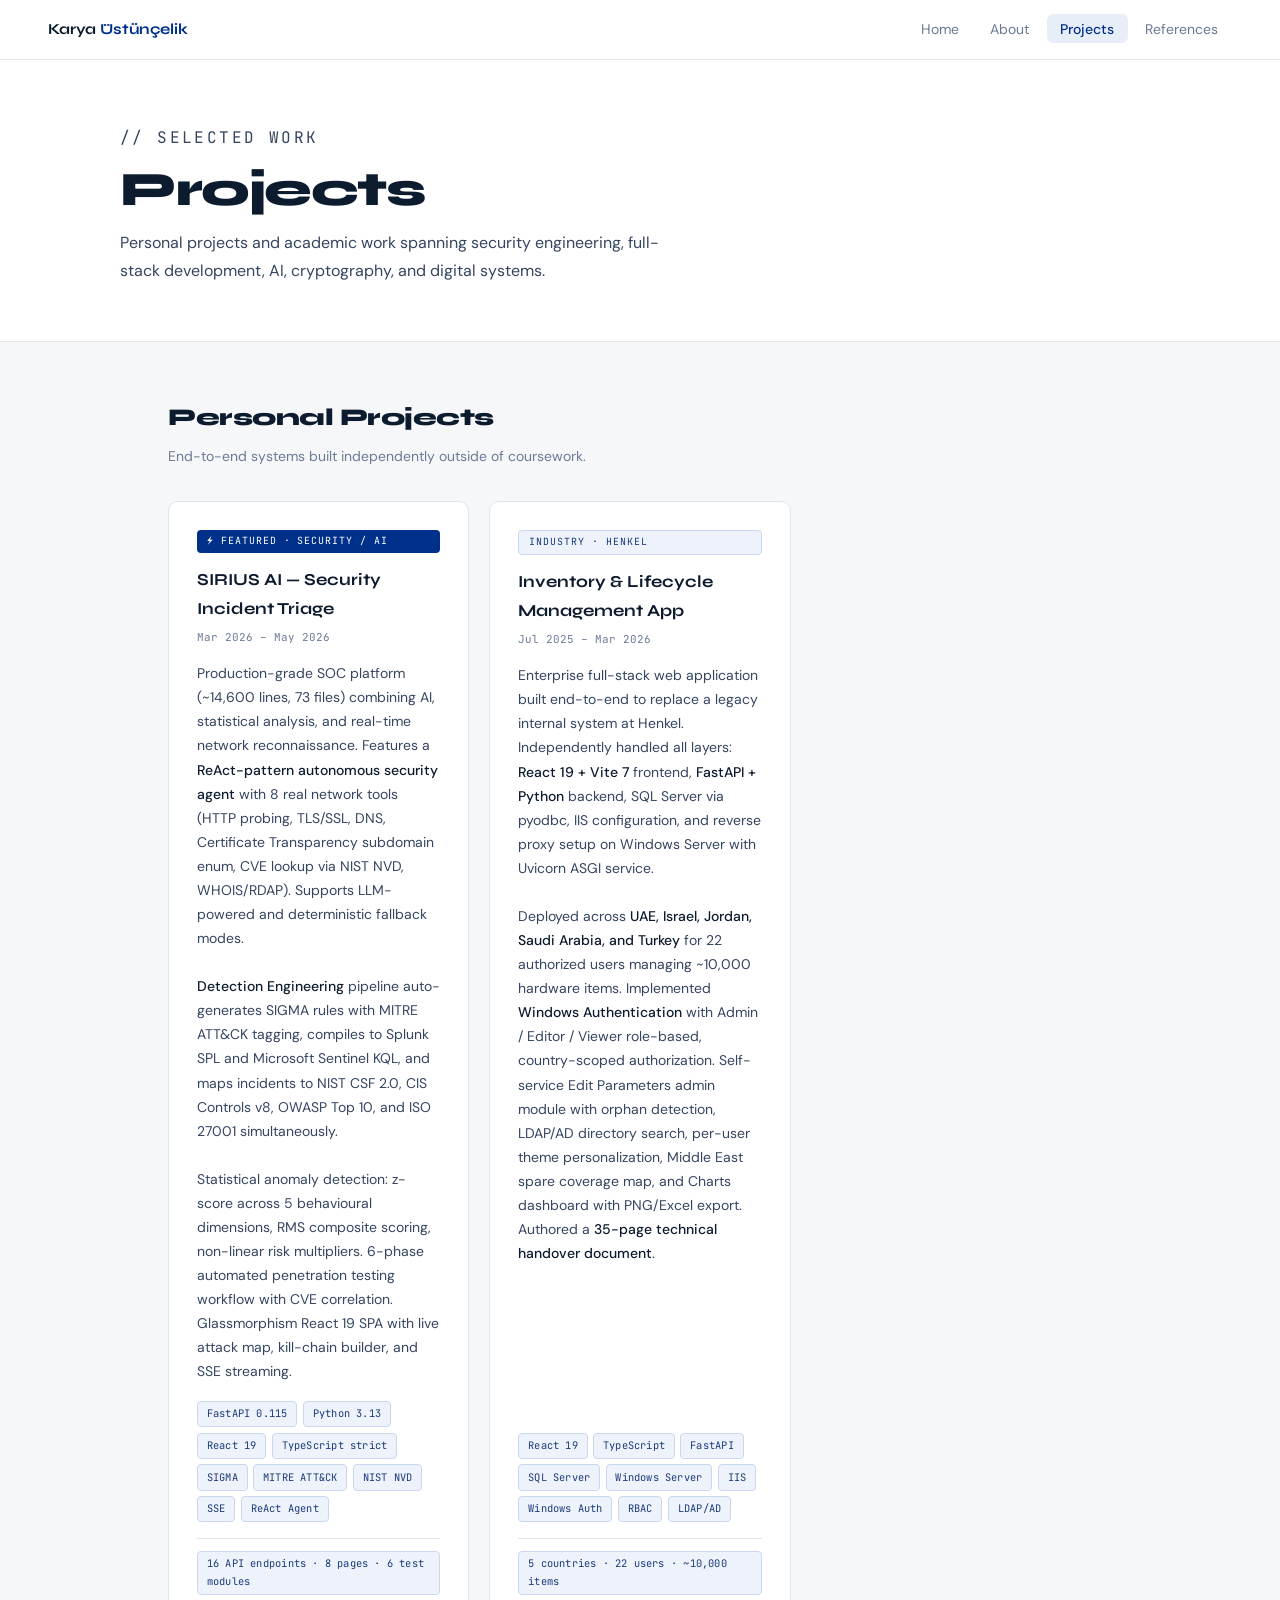
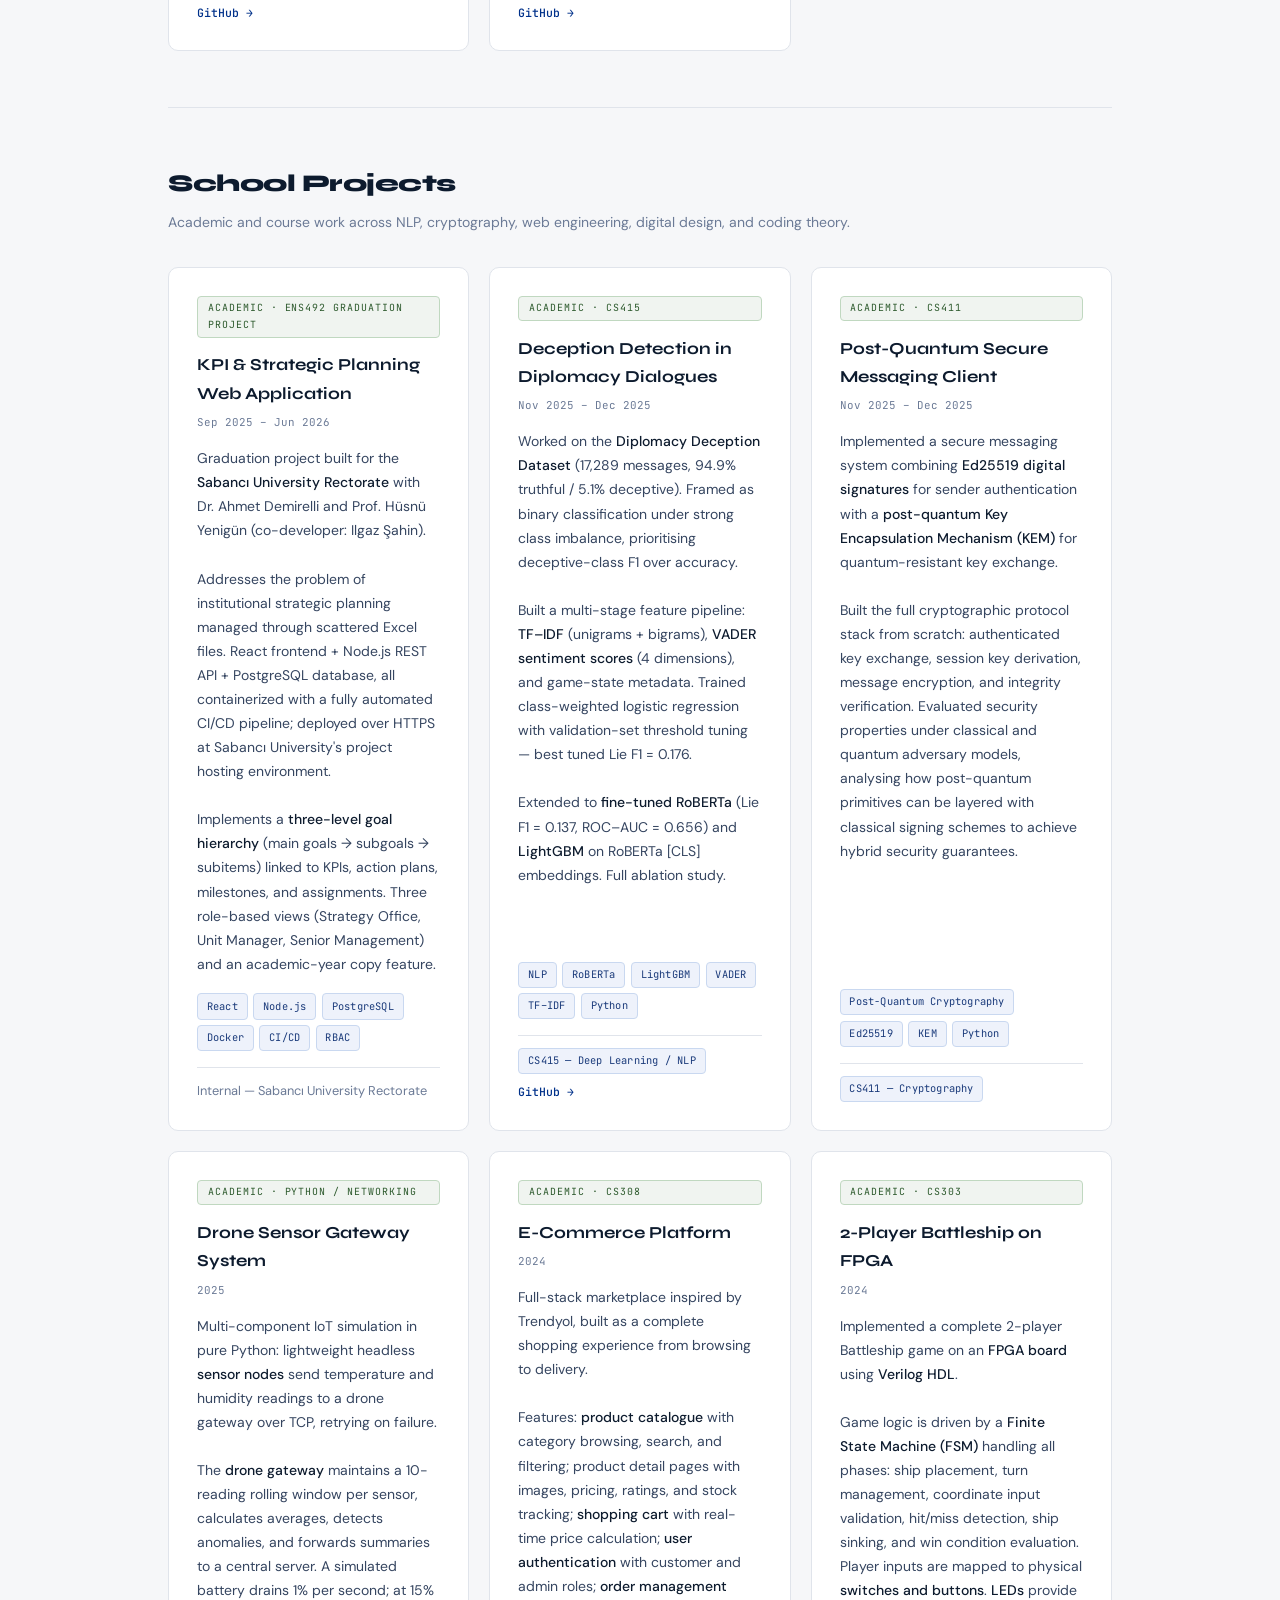
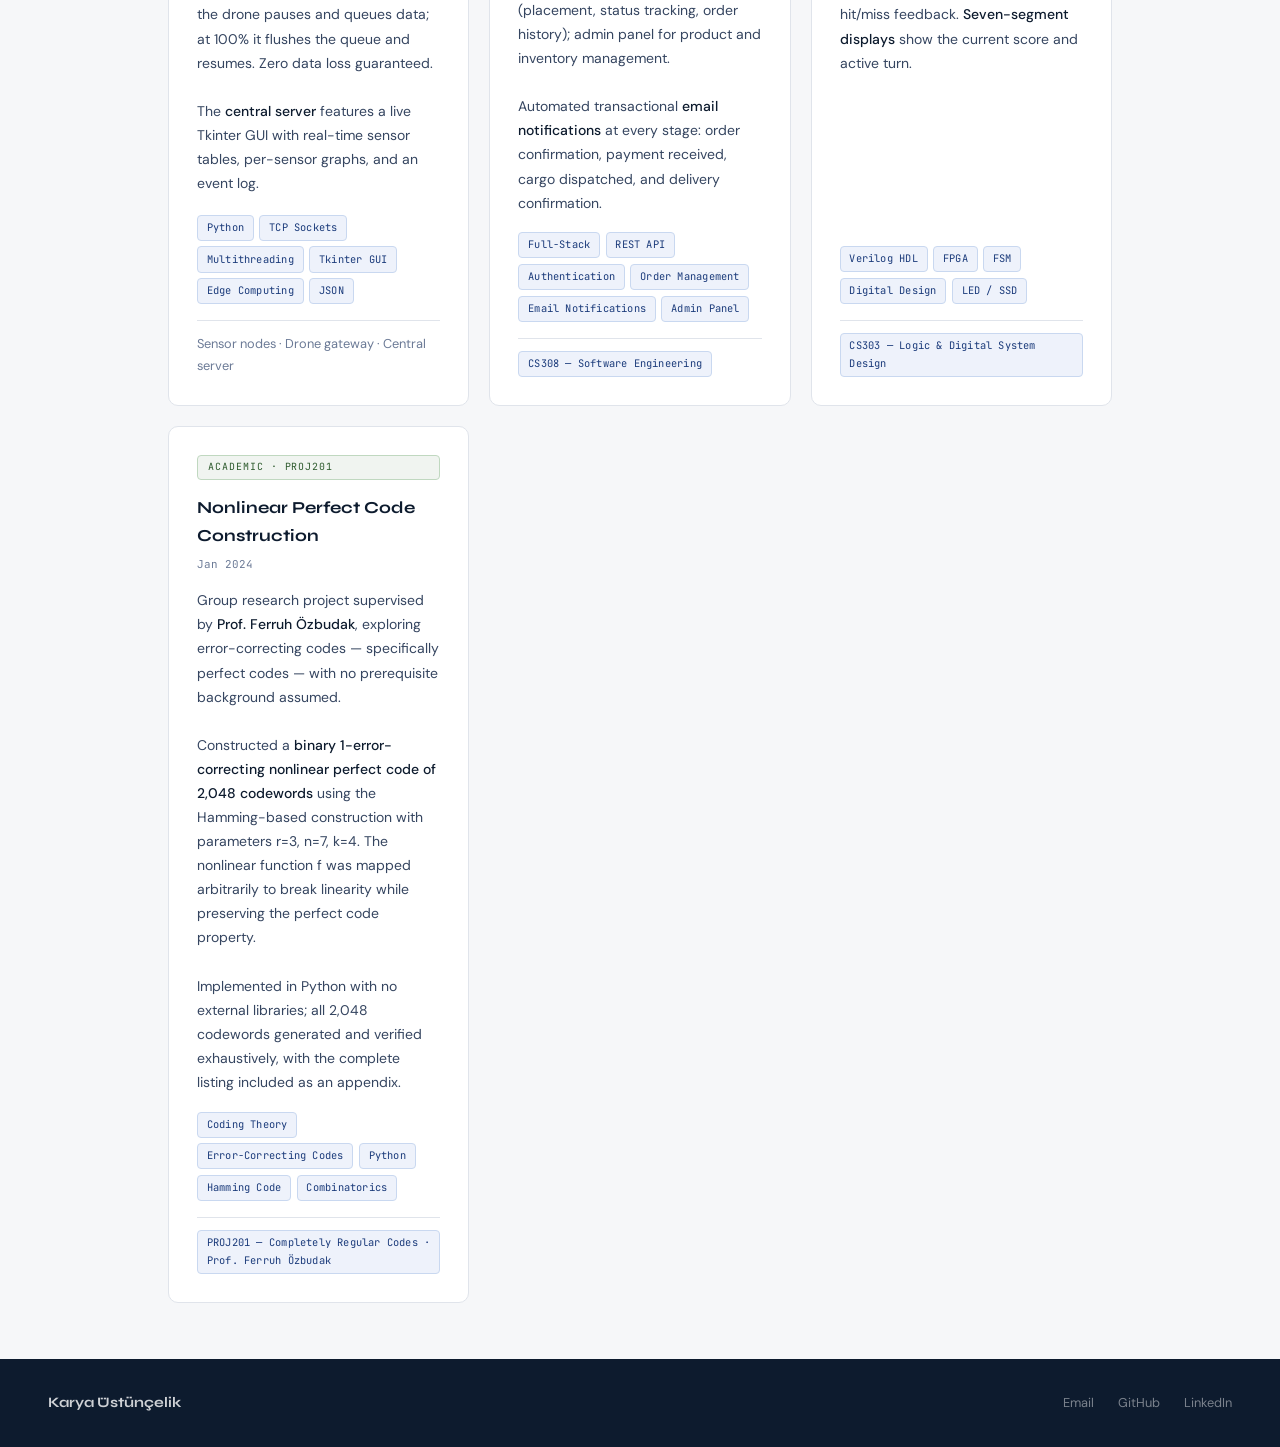
==== commit 115107d3: "Add files via upload" ====
--- a/projects.html
+++ b/projects.html
@@ -7,61 +7,28 @@
 <link rel="stylesheet" href="style.css"/>
 <style>
 .project-card {
-  background: var(--white);
-  border: 1px solid var(--border);
-  border-radius: 10px;
-  padding: 1.75rem;
+  background: var(--white); border: 1px solid var(--border);
+  border-radius: 10px; padding: 1.75rem;
   transition: box-shadow 0.2s, border-color 0.2s;
   display: flex; flex-direction: column;
 }
 .project-card:hover { border-color: #b8c9e8; box-shadow: 0 4px 20px rgba(0,49,138,0.08); }
 .project-badge {
-  display: inline-block;
-  font-family: var(--f-mono);
-  font-size: 0.62rem; letter-spacing: 0.1em;
-  text-transform: uppercase;
-  padding: 0.2rem 0.6rem; border-radius: 4px;
-  margin-bottom: 0.85rem;
+  display: inline-block; font-family: var(--f-mono);
+  font-size: 0.62rem; letter-spacing: 0.1em; text-transform: uppercase;
+  padding: 0.2rem 0.6rem; border-radius: 4px; margin-bottom: 0.85rem;
 }
 .badge-featured { background: var(--blue); color: #fff; }
 .badge-industry { background: var(--tag-bg); color: var(--tag-text); border: 1px solid #c9d8f0; }
 .badge-course   { background: #f0f4f0; color: #2d5a2d; border: 1px solid #c0d8c0; }
-.badge-personal { background: #f5f0fb; color: #5b3fa0; border: 1px solid #d0c0f0; }
-.project-title {
-  font-family: var(--f-display);
-  font-size: 1.05rem; font-weight: 700;
-  color: var(--ink); margin-bottom: 0.3rem;
-}
-.project-date {
-  font-family: var(--f-mono);
-  font-size: 0.68rem; color: var(--muted);
-  margin-bottom: 0.9rem;
-}
-.project-desc {
-  font-size: 0.875rem; color: var(--ink-mid);
-  line-height: 1.72; flex: 1; margin-bottom: 1.1rem;
-}
+.project-title { font-family: var(--f-display); font-size: 1.05rem; font-weight: 700; color: var(--ink); margin-bottom: 0.3rem; }
+.project-date  { font-family: var(--f-mono); font-size: 0.68rem; color: var(--muted); margin-bottom: 0.9rem; }
+.project-desc  { font-size: 0.875rem; color: var(--ink-mid); line-height: 1.72; flex: 1; margin-bottom: 1.1rem; }
 .project-desc strong { color: var(--ink); font-weight: 500; }
-.project-footer {
-  display: flex; align-items: center; justify-content: space-between;
-  margin-top: auto; padding-top: 0.75rem;
-  border-top: 1px solid var(--border); flex-wrap: wrap; gap: 0.5rem;
-}
-.section-group-label {
-  font-family: var(--f-display);
-  font-size: 1.5rem; font-weight: 800;
-  letter-spacing: -0.02em;
-  color: var(--ink);
-  margin-bottom: 0.35rem;
-}
-.section-group-sub {
-  font-size: 0.875rem; color: var(--muted);
-  margin-bottom: 2rem;
-}
-.section-divider-line {
-  border: none; border-top: 1px solid var(--border);
-  margin: 3.5rem 0;
-}
+.project-footer { display: flex; align-items: center; justify-content: space-between; margin-top: auto; padding-top: 0.75rem; border-top: 1px solid var(--border); flex-wrap: wrap; gap: 0.5rem; }
+.section-group-label { font-family: var(--f-display); font-size: 1.5rem; font-weight: 800; letter-spacing: -0.02em; color: var(--ink); margin-bottom: 0.35rem; }
+.section-group-sub   { font-size: 0.875rem; color: var(--muted); margin-bottom: 2rem; }
+.section-divider-line { border: none; border-top: 1px solid var(--border); margin: 3.5rem 0; }
 </style>
 </head>
 <body>
@@ -80,16 +47,16 @@
   <div class="page-hero-inner">
     <p class="eyebrow">// selected work</p>
     <h1>Projects</h1>
-    <p>Industry deployments, personal tools, and academic work spanning security engineering, full-stack development, AI, and digital systems.</p>
+    <p>Personal projects and academic work spanning security engineering, full-stack development, AI, cryptography, and digital systems.</p>
   </div>
 </div>
 
 <div style="padding: 3.5rem 0; background: var(--bg);">
 <div class="container">
 
-  <!-- ══ PERSONAL & INDUSTRY PROJECTS ══ -->
-  <div class="section-group-label">Personal &amp; Industry Projects</div>
-  <p class="section-group-sub">Production systems and personal projects built end-to-end.</p>
+  <!-- ══ PERSONAL PROJECTS ══ -->
+  <div class="section-group-label">Personal Projects</div>
+  <p class="section-group-sub">End-to-end systems built independently outside of coursework.</p>
 
   <div class="grid-auto">
 
@@ -106,16 +73,15 @@
         <strong>Detection Engineering</strong> pipeline auto-generates SIGMA rules with MITRE ATT&amp;CK tagging,
         compiles to Splunk SPL and Microsoft Sentinel KQL, and maps incidents to NIST CSF 2.0, CIS Controls v8,
         OWASP Top 10, and ISO 27001 simultaneously.<br/><br/>
-        Statistical anomaly detection engine: z-score across 5 behavioural dimensions, RMS composite
-        scoring, non-linear risk multipliers. 6-phase automated penetration testing workflow with CVE
-        correlation. Glassmorphism React 19 SPA with live attack map, kill-chain builder, and SSE streaming.
+        Statistical anomaly detection: z-score across 5 behavioural dimensions, RMS composite scoring,
+        non-linear risk multipliers. 6-phase automated penetration testing workflow with CVE correlation.
+        Glassmorphism React 19 SPA with live attack map, kill-chain builder, and SSE streaming.
       </p>
       <div class="card-tags">
         <span class="tag">FastAPI 0.115</span><span class="tag">Python 3.13</span>
         <span class="tag">React 19</span><span class="tag">TypeScript strict</span>
         <span class="tag">SIGMA</span><span class="tag">MITRE ATT&amp;CK</span>
-        <span class="tag">NIST NVD</span><span class="tag">SSE</span>
-        <span class="tag">ReAct Agent</span>
+        <span class="tag">NIST NVD</span><span class="tag">SSE</span><span class="tag">ReAct Agent</span>
       </div>
       <div class="project-footer">
         <span class="tag">16 API endpoints · 8 pages · 6 test modules</span>
@@ -134,10 +100,11 @@
         <strong>FastAPI + Python</strong> backend, SQL Server via pyodbc, IIS configuration,
         and reverse proxy setup on Windows Server with Uvicorn ASGI service.<br/><br/>
         Deployed across <strong>UAE, Israel, Jordan, Saudi Arabia, and Turkey</strong> for 22 authorized users
-        managing ~10,000 hardware items. Implemented <strong>Windows Authentication</strong> with role-based,
-        country-scoped authorization (Admin / Editor / Viewer). Self-service Edit Parameters admin module
-        with orphan detection, LDAP/AD directory search, per-user theme personalization, Middle East spare
-        coverage map, and Charts dashboard with PNG/Excel export. Authored a 35-page technical handover document.
+        managing ~10,000 hardware items. Implemented <strong>Windows Authentication</strong> with
+        Admin / Editor / Viewer role-based, country-scoped authorization. Self-service Edit Parameters
+        admin module with orphan detection, LDAP/AD directory search, per-user theme personalization,
+        Middle East spare coverage map, and Charts dashboard with PNG/Excel export.
+        Authored a <strong>35-page technical handover document</strong>.
       </p>
       <div class="card-tags">
         <span class="tag">React 19</span><span class="tag">TypeScript</span>
@@ -151,17 +118,27 @@
       </div>
     </div>
 
+  </div>
+
+  <hr class="section-divider-line"/>
+
+  <!-- ══ SCHOOL PROJECTS ══ -->
+  <div class="section-group-label">School Projects</div>
+  <p class="section-group-sub">Academic and course work across NLP, cryptography, web engineering, digital design, and coding theory.</p>
+
+  <div class="grid-auto">
+
     <!-- KPI -->
     <div class="project-card">
-      <span class="project-badge badge-industry">Industry · Sabancı Rectorate</span>
+      <span class="project-badge badge-course">Academic · ENS492 Graduation Project</span>
       <div class="project-title">KPI &amp; Strategic Planning Web Application</div>
       <div class="project-date">Sep 2025 – Jun 2026</div>
       <p class="project-desc">
-        Graduation project (ENS492) built for the <strong>Sabancı University Rectorate</strong> in
-        collaboration with Dr. Ahmet Demirelli and Prof. Hüsnü Yenigün (co-developer: Ilgaz Şahin).<br/><br/>
-        Addresses the problem of institutional strategic planning managed through scattered Excel files
-        and email threads. React frontend + Node.js REST API + PostgreSQL database, all containerized
-        with a fully automated CI/CD pipeline; deployed over HTTPS.<br/><br/>
+        Graduation project built for the <strong>Sabancı University Rectorate</strong> with
+        Dr. Ahmet Demirelli and Prof. Hüsnü Yenigün (co-developer: Ilgaz Şahin).<br/><br/>
+        Addresses the problem of institutional strategic planning managed through scattered Excel files.
+        React frontend + Node.js REST API + PostgreSQL database, all containerized with a fully automated
+        CI/CD pipeline; deployed over HTTPS at Sabancı University's project hosting environment.<br/><br/>
         Implements a <strong>three-level goal hierarchy</strong> (main goals → subgoals → subitems)
         linked to KPIs, action plans, milestones, and assignments. Three role-based views
         (Strategy Office, Unit Manager, Senior Management) and an academic-year copy feature.
@@ -176,64 +153,26 @@
       </div>
     </div>
 
-    <!-- Drone -->
-    <div class="project-card">
-      <span class="project-badge badge-personal">Personal · Python / Networking</span>
-      <div class="project-title">Drone Sensor Gateway System</div>
-      <div class="project-date">2025</div>
-      <p class="project-desc">
-        Multi-component IoT simulation built in pure Python: lightweight headless
-        <strong>sensor nodes</strong> periodically send temperature and humidity readings to a
-        drone gateway over TCP, retrying on connection failure.<br/><br/>
-        The <strong>drone gateway</strong> acts as the edge processing unit — it maintains a
-        10-reading rolling window per sensor, calculates averages, detects anomalies, and forwards
-        summaries to a central server. A simulated battery drains 1% per second; at 15% the drone
-        pauses forwarding and queues data instead; at 100% it flushes the queue and resumes.<br/><br/>
-        The <strong>central server</strong> features a live Tkinter GUI with real-time sensor tables,
-        per-sensor graphs, and an event log. Zero data loss guaranteed by the queuing mechanism.
-      </p>
-      <div class="card-tags">
-        <span class="tag">Python</span><span class="tag">TCP Sockets</span>
-        <span class="tag">Multithreading</span><span class="tag">Tkinter GUI</span>
-        <span class="tag">Edge Computing</span><span class="tag">JSON</span>
-      </div>
-      <div class="project-footer">
-        <span style="font-size:0.8rem;color:var(--muted);">Sensor nodes · Drone gateway · Central server</span>
-      </div>
-    </div>
-
-  </div>
-
-  <hr class="section-divider-line"/>
-
-  <!-- ══ SCHOOL PROJECTS ══ -->
-  <div class="section-group-label">School Projects</div>
-  <p class="section-group-sub">Academic and course work across NLP, cryptography, digital design, software engineering, and coding theory.</p>
-
-  <div class="grid-auto">
-
     <!-- Deception Detection -->
     <div class="project-card">
       <span class="project-badge badge-course">Academic · CS415</span>
       <div class="project-title">Deception Detection in Diplomacy Dialogues</div>
       <div class="project-date">Nov 2025 – Dec 2025</div>
       <p class="project-desc">
-        Worked on the <strong>Diplomacy Deception Dataset</strong> (17,289 messages across 12 games,
-        94.9% truthful / 5.1% deceptive). Framed as binary classification under strong class imbalance,
-        prioritising deceptive-class F1 over accuracy.<br/><br/>
-        Built a multi-stage feature pipeline combining <strong>TF–IDF</strong> (unigrams + bigrams),
-        <strong>VADER sentiment scores</strong> (4 dimensions), and game-state metadata (year, season,
-        score delta, speaker/receiver). Trained class-weighted logistic regression with validation-set
-        threshold tuning — best tuned Lie F1 = 0.176.<br/><br/>
+        Worked on the <strong>Diplomacy Deception Dataset</strong> (17,289 messages, 94.9% truthful /
+        5.1% deceptive). Framed as binary classification under strong class imbalance, prioritising
+        deceptive-class F1 over accuracy.<br/><br/>
+        Built a multi-stage feature pipeline: <strong>TF–IDF</strong> (unigrams + bigrams),
+        <strong>VADER sentiment scores</strong> (4 dimensions), and game-state metadata.
+        Trained class-weighted logistic regression with validation-set threshold tuning —
+        best tuned Lie F1 = 0.176.<br/><br/>
         Extended to <strong>fine-tuned RoBERTa</strong> (Lie F1 = 0.137, ROC–AUC = 0.656) and
-        <strong>LightGBM</strong> on RoBERTa [CLS] embeddings. Conducted full ablation study across
-        text-only, text+sentiment, and full-feature configurations.
+        <strong>LightGBM</strong> on RoBERTa [CLS] embeddings. Full ablation study.
       </p>
       <div class="card-tags">
         <span class="tag">NLP</span><span class="tag">RoBERTa</span>
         <span class="tag">LightGBM</span><span class="tag">VADER</span>
         <span class="tag">TF–IDF</span><span class="tag">Python</span>
-        <span class="tag">scikit-learn</span>
       </div>
       <div class="project-footer">
         <span class="tag">CS415 — Deep Learning / NLP</span>
@@ -251,10 +190,9 @@
         for sender authentication with a <strong>post-quantum Key Encapsulation Mechanism (KEM)</strong>
         for quantum-resistant key exchange.<br/><br/>
         Built the full cryptographic protocol stack from scratch: authenticated key exchange,
-        session key derivation, message encryption, and integrity verification primitives.
-        Evaluated security properties under classical and quantum adversary models, analysing
-        how post-quantum primitives can be layered with classical signing schemes to achieve
-        hybrid security guarantees.
+        session key derivation, message encryption, and integrity verification. Evaluated security
+        properties under classical and quantum adversary models, analysing how post-quantum primitives
+        can be layered with classical signing schemes to achieve hybrid security guarantees.
       </p>
       <div class="card-tags">
         <span class="tag">Post-Quantum Cryptography</span><span class="tag">Ed25519</span>
@@ -262,6 +200,32 @@
       </div>
       <div class="project-footer">
         <span class="tag">CS411 — Cryptography</span>
+      </div>
+    </div>
+
+    <!-- Drone -->
+    <div class="project-card">
+      <span class="project-badge badge-course">Academic · Python / Networking</span>
+      <div class="project-title">Drone Sensor Gateway System</div>
+      <div class="project-date">2025</div>
+      <p class="project-desc">
+        Multi-component IoT simulation in pure Python: lightweight headless
+        <strong>sensor nodes</strong> send temperature and humidity readings to a drone gateway
+        over TCP, retrying on failure.<br/><br/>
+        The <strong>drone gateway</strong> maintains a 10-reading rolling window per sensor,
+        calculates averages, detects anomalies, and forwards summaries to a central server.
+        A simulated battery drains 1% per second; at 15% the drone pauses and queues data;
+        at 100% it flushes the queue and resumes. Zero data loss guaranteed.<br/><br/>
+        The <strong>central server</strong> features a live Tkinter GUI with real-time sensor
+        tables, per-sensor graphs, and an event log.
+      </p>
+      <div class="card-tags">
+        <span class="tag">Python</span><span class="tag">TCP Sockets</span>
+        <span class="tag">Multithreading</span><span class="tag">Tkinter GUI</span>
+        <span class="tag">Edge Computing</span><span class="tag">JSON</span>
+      </div>
+      <div class="project-footer">
+        <span style="font-size:0.8rem;color:var(--muted);">Sensor nodes · Drone gateway · Central server</span>
       </div>
     </div>
 
@@ -273,16 +237,14 @@
       <p class="project-desc">
         Full-stack marketplace inspired by Trendyol, built as a complete shopping experience
         from browsing to delivery.<br/><br/>
-        Features include: <strong>product catalogue</strong> with category browsing, search, and
-        filtering; <strong>product detail pages</strong> with images, descriptions, ratings, and
-        stock tracking; <strong>shopping cart</strong> with quantity management and real-time
-        price calculation; <strong>user authentication</strong> (register/login) with role-based
-        access for customers and admins; <strong>order management</strong> with order placement,
-        status tracking, and order history; and an <strong>admin panel</strong> for product and
-        inventory management.<br/><br/>
-        Automated transactional <strong>email notifications</strong> sent at every stage: order
-        confirmation, payment received, cargo dispatched, and delivery confirmation — mirroring
-        the real Trendyol notification flow.
+        Features: <strong>product catalogue</strong> with category browsing, search, and filtering;
+        product detail pages with images, pricing, ratings, and stock tracking;
+        <strong>shopping cart</strong> with real-time price calculation;
+        <strong>user authentication</strong> with customer and admin roles;
+        <strong>order management</strong> (placement, status tracking, order history);
+        admin panel for product and inventory management.<br/><br/>
+        Automated transactional <strong>email notifications</strong> at every stage:
+        order confirmation, payment received, cargo dispatched, and delivery confirmation.
       </p>
       <div class="card-tags">
         <span class="tag">Full-Stack</span><span class="tag">REST API</span>
@@ -300,14 +262,13 @@
       <div class="project-title">2-Player Battleship on FPGA</div>
       <div class="project-date">2024</div>
       <p class="project-desc">
-        Implemented a complete 2-player Battleship game on an <strong>FPGA board</strong> using
-        <strong>Verilog HDL</strong>.<br/><br/>
+        Implemented a complete 2-player Battleship game on an <strong>FPGA board</strong>
+        using <strong>Verilog HDL</strong>.<br/><br/>
         Game logic is driven by a <strong>Finite State Machine (FSM)</strong> handling all phases:
-        ship placement, turn management, coordinate input validation, hit/miss detection, ship sinking,
-        and win condition evaluation. Player inputs are mapped to physical <strong>switches and buttons</strong>
-        for coordinate selection and confirmation. <strong>LEDs</strong> provide immediate visual
-        feedback for hits and misses. <strong>Seven-segment displays (SSDs)</strong> show the current
-        score and whose turn it is.
+        ship placement, turn management, coordinate input validation, hit/miss detection,
+        ship sinking, and win condition evaluation. Player inputs are mapped to physical
+        <strong>switches and buttons</strong>. <strong>LEDs</strong> provide hit/miss feedback.
+        <strong>Seven-segment displays</strong> show the current score and active turn.
       </p>
       <div class="card-tags">
         <span class="tag">Verilog HDL</span><span class="tag">FPGA</span>
@@ -328,12 +289,10 @@
         Group research project supervised by <strong>Prof. Ferruh Özbudak</strong>, exploring
         error-correcting codes — specifically perfect codes — with no prerequisite background assumed.<br/><br/>
         Constructed a <strong>binary 1-error-correcting nonlinear perfect code of 2,048 codewords</strong>
-        using the Hamming-based construction
-        <em>C<sub>2n+1</sub> = {(v, v+c, p(v)+f(c)) : v ∈ 𝔽₂ⁿ, c ∈ Cₙ}</em>
-        with parameters r=3, n=7, k=4. The nonlinear function f was mapped arbitrarily to break
-        linearity while preserving the perfect code property.<br/><br/>
-        Implemented in Python with no external libraries; the full 2,048 codewords were generated
-        and verified exhaustively, and the complete listing was included as an appendix.
+        using the Hamming-based construction with parameters r=3, n=7, k=4. The nonlinear function f
+        was mapped arbitrarily to break linearity while preserving the perfect code property.<br/><br/>
+        Implemented in Python with no external libraries; all 2,048 codewords generated and verified
+        exhaustively, with the complete listing included as an appendix.
       </p>
       <div class="card-tags">
         <span class="tag">Coding Theory</span><span class="tag">Error-Correcting Codes</span>
@@ -341,7 +300,7 @@
         <span class="tag">Combinatorics</span>
       </div>
       <div class="project-footer">
-        <span class="tag">PROJ201 — Completely Regular Codes</span>
+        <span class="tag">PROJ201 — Completely Regular Codes · Prof. Ferruh Özbudak</span>
       </div>
     </div>
 
